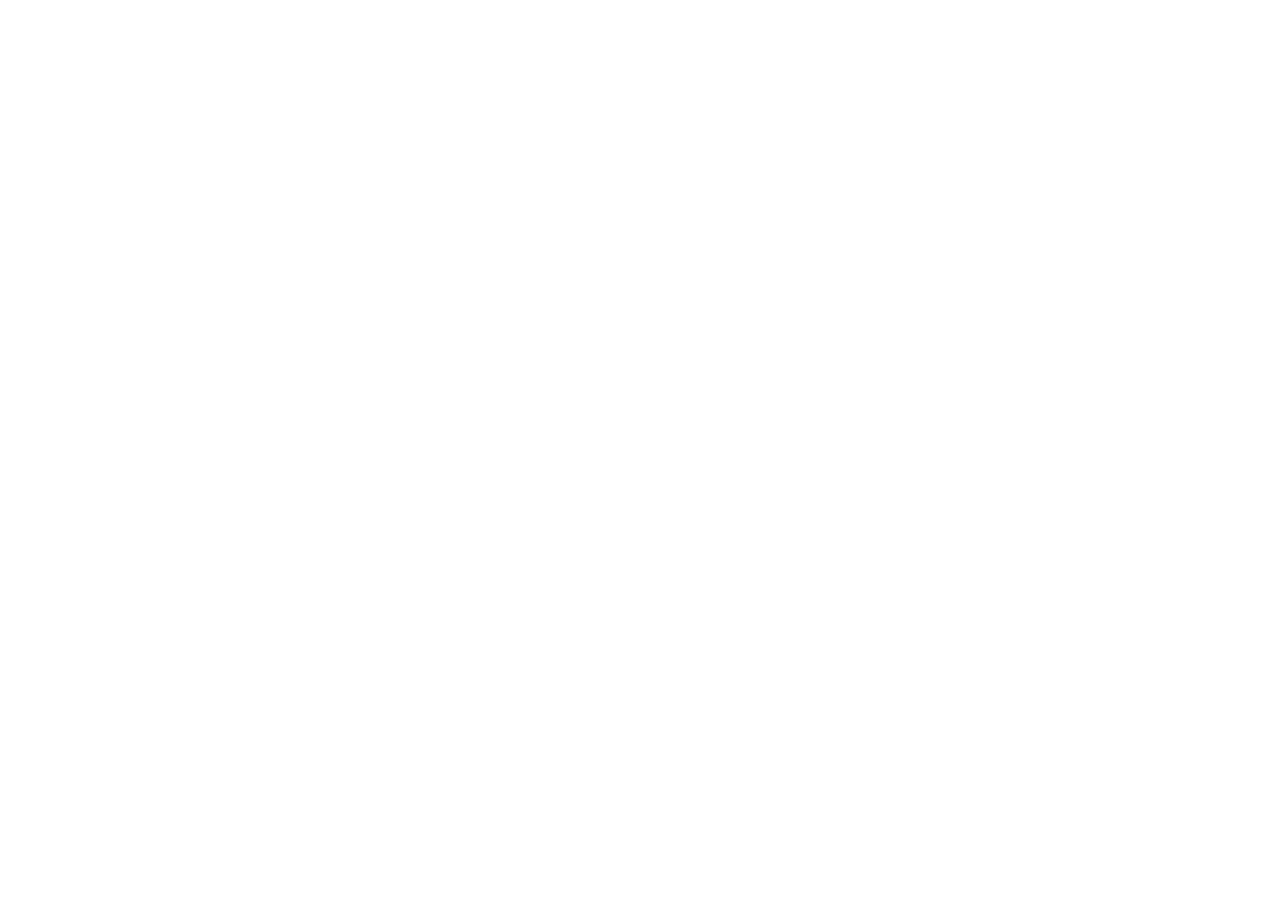
==== index.html @ 2be8da17 "added starter files" ====
<!DOCTYPE html>
<html lang="en-us">
  <head>

    <meta charset="UTF-8">
    <meta name="viewport" content="width=device-width, initial-scale=1.0">
    <meta http-equiv="X-UA-Compatible" content="ie=edge">

    <title>Bootstrap Visualization Dashboard</title>

    <!-- Boostrap Stylesheet -->
    <link rel="stylesheet" href="assets/css/bootstrap.min.css" media="screen">

    <!-- Our own CSS stylesheet -->
    <link rel="stylesheet" href="assets/css/styles.css" media="screen">

  </head>

  <body>
    <!-- Start of navbar -->
    <!-- End of navbar -->

    <!-- Start of container -->
          <!-- Start of Visualizations imageNav Area -->
          <!-- End of the Visualizations imageNav Area -->
    <!-- End of container -->

    <!-- jQuery CDN -->
    <script type="text/javascript" src="https://code.jquery.com/jquery-2.1.4.min.js"></script>

    <!-- Bootstrap CDN -->
    <script src="https://maxcdn.bootstrapcdn.com/bootstrap/3.3.6/js/bootstrap.min.js"></script>
  </body>

</html>
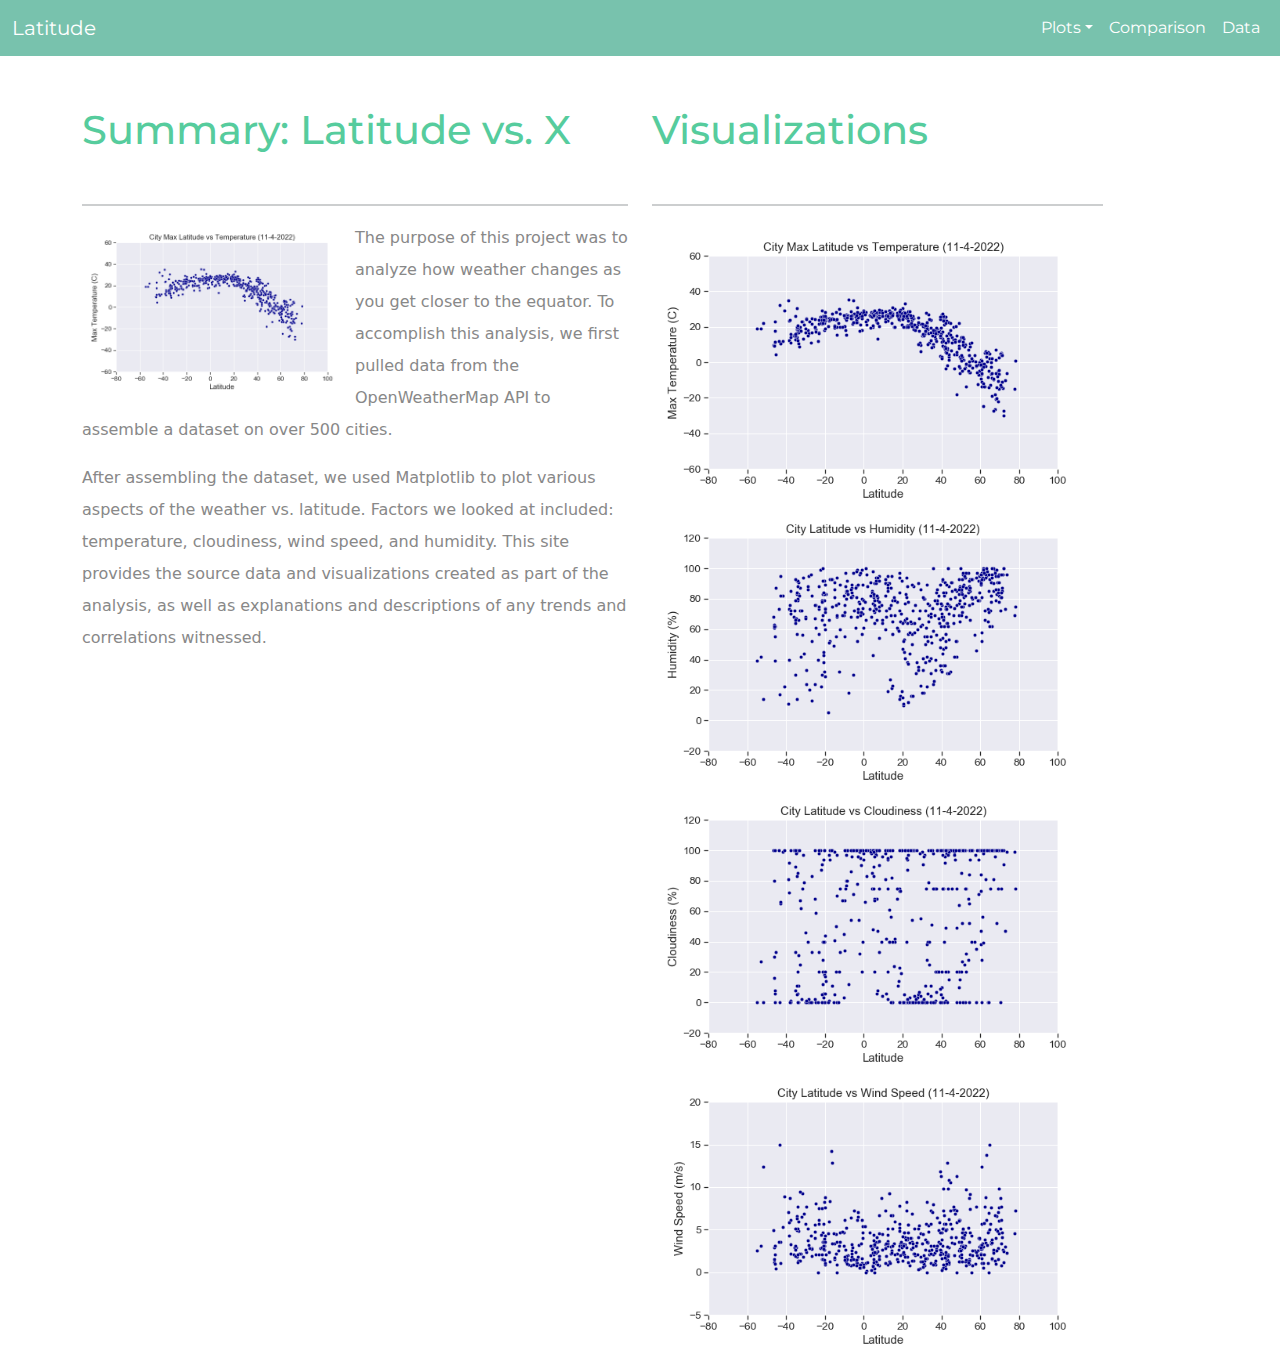
==== commit 1ba7e91b: "up to image grid, not working" ====
--- a/index.html
+++ b/index.html
@@ -18,18 +18,94 @@
 
   <body>
     <!-- Start of navbar -->
+    <nav class="navbar navbar-expand-lg navbar-dark bg-primary">
+      <div class="container-fluid">
+        <a class="navbar-brand" href="#">Latitude</a>
+        <button class="navbar-toggler" type="button" data-bs-toggle="collapse" data-bs-target="#navbarColor01" aria-controls="navbarColor01" aria-expanded="false" aria-label="Toggle navigation">
+          <span class="navbar-toggler-icon"></span>
+        </button>
+        <div class="collapse navbar-collapse justify-content-end" id="navbarColor01">  
+          <ul class="navbar-nav">
+            <li class="nav-item dropdown">
+              <a class="nav-link active dropdown-toggle" data-bs-toggle="dropdown" href="#" role="button" aria-haspopup="true" aria-expanded="false">Plots</a>
+              <div class="dropdown-menu">
+                <a class="dropdown-item" href="#">latitude vs. max temperature</a>
+                <div class="dropdown-divider"></div>
+                <a class="dropdown-item" href="#">latitude vs. humidity</a>
+                <div class="dropdown-divider"></div>
+                <a class="dropdown-item" href="#">latitude vs. cloudiness</a>
+                <div class="dropdown-divider"></div>
+                <a class="dropdown-item" href="#">latitude vs. wind speed</a>
+              </div>
+            </li>
+            <li class="nav-item">
+              <a class="nav-link active" href="#">Comparison</a>
+            </li>
+            <li class="nav-item">
+              <a class="nav-link active" href="#">Data</a>
+            </li>
+        </div>
+      </div>
+    </nav>
     <!-- End of navbar -->
 
     <!-- Start of container -->
+      <!-- Our rows function in containers (grid created). -->
+  <div class="container">
+
+    <div class="row">
+      <!-- 2/3 of screen (8/12) -->
+      <div class="col-md-6">
+        <div class="clearfix">
+        <header class="header"> 
+          <h1>Summary: Latitude vs. X</h1>
+        </header>
+        <hr class="style1">
+      </div>
+
+      <div class="col">
+        <div class="clearfix">
+          <img src="assets/images/Fig1.png" class="col-md-6 rounded float-sm-start" alt="Lat x Max Temp">    
+        <p class="p1"> 
+          The purpose of this project was to analyze how weather changes as 
+          you get closer to the equator. To accomplish this analysis, we first pulled data from the OpenWeatherMap API to assemble a dataset on over 500 cities.
+        </p>
+        <p class="p1">
+          After assembling the dataset, we used Matplotlib to plot various 
+          aspects of the weather vs. latitude. Factors we looked at included:
+          temperature, cloudiness, wind speed, and humidity. This site provides the source data and visualizations created as part of the analysis, as well as explanations and descriptions of any trends and correlations witnessed.
+        </p>
+        </div>
+      </div>
+
+    </div>
           <!-- Start of Visualizations imageNav Area -->
+          <!-- Add vis header -->
+          <div class="col-md-5">
+              <header class="header"> 
+                <h1>Visualizations</h1>
+              </header>
+              <hr class="style1">
+            <!-- Add images in 2x2 grid -->
+            <div class="row">
+              <img src="assets/images/Fig1.png" alt="Lat x Max Temp" />
+              <img src="assets/images/Fig2.png" alt="Lat x Humidity" />
+            </div>
+            <div class="row">
+              <img src="assets/images/Fig3.png" alt="Lat x Cloudiness" />
+              <img src="assets/images/Fig4.png" alt="Lat x Wind Speed" />
+            </div>
+          </div>
           <!-- End of the Visualizations imageNav Area -->
+  </div>
     <!-- End of container -->
 
-    <!-- jQuery CDN -->
-    <script type="text/javascript" src="https://code.jquery.com/jquery-2.1.4.min.js"></script>
+    
+    <!-- Bootstrap CDN -->
+    <script src="https://cdn.jsdelivr.net/npm/bootstrap@5.2.3/dist/js/bootstrap.bundle.min.js" integrity="sha384-kenU1KFdBIe4zVF0s0G1M5b4hcpxyD9F7jL+jjXkk+Q2h455rYXK/7HAuoJl+0I4" crossorigin="anonymous"></script>
+    <script> src="include.js" </script>
+    
 
-    <!-- Bootstrap CDN -->
-    <script src="https://maxcdn.bootstrapcdn.com/bootstrap/3.3.6/js/bootstrap.min.js"></script>
   </body>
 
-</html>
+</html> 
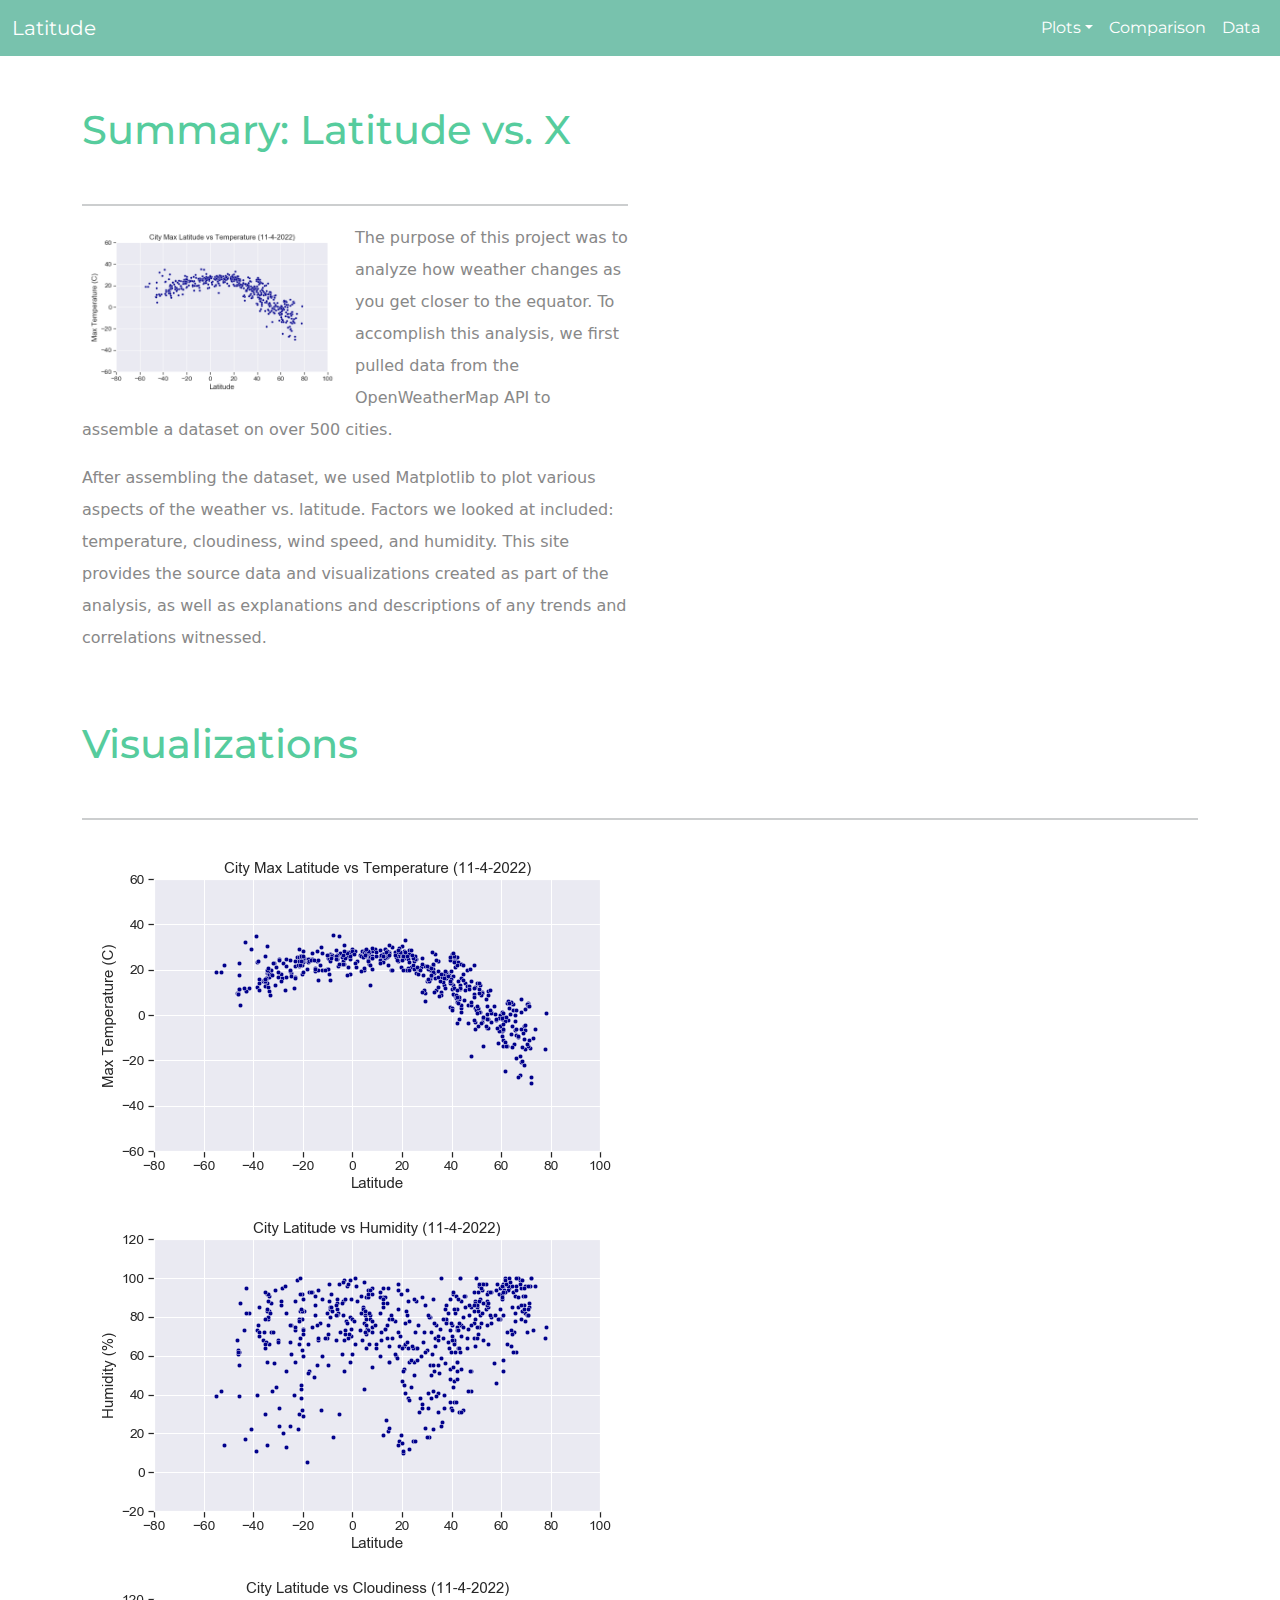
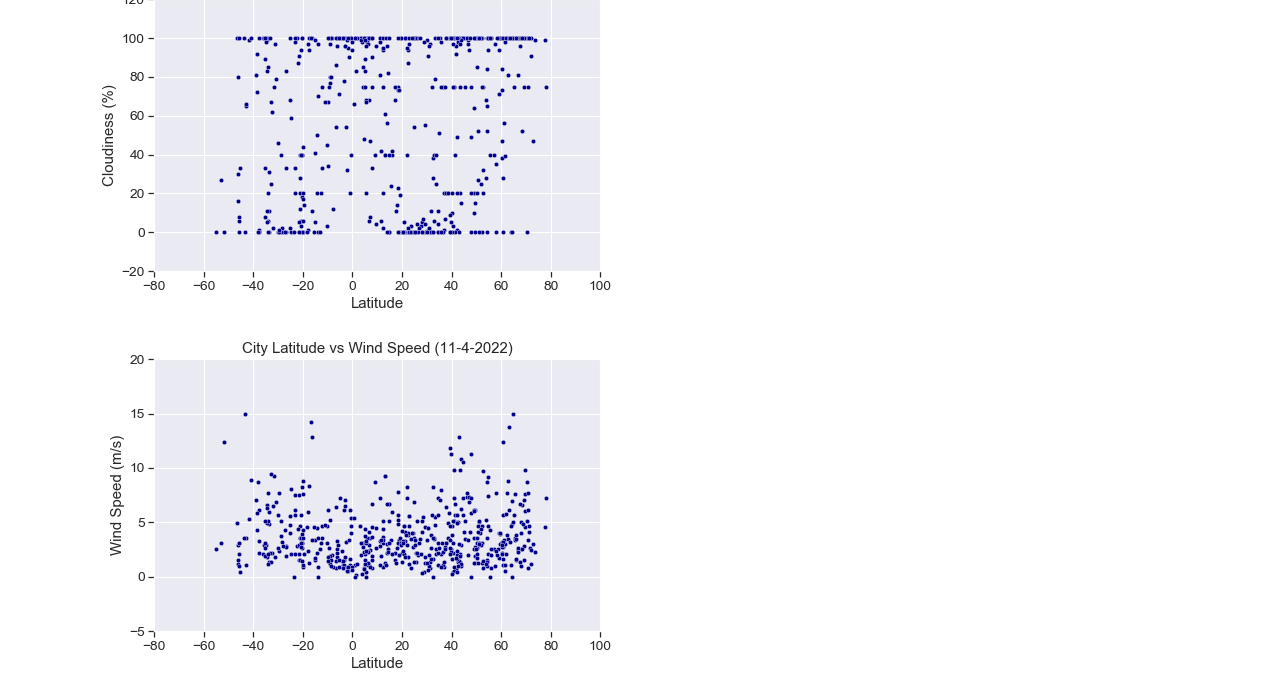
==== commit d3af821b: "Links don't work and images too big" ====
--- a/index.html
+++ b/index.html
@@ -20,7 +20,7 @@
     <!-- Start of navbar -->
     <nav class="navbar navbar-expand-lg navbar-dark bg-primary">
       <div class="container-fluid">
-        <a class="navbar-brand" href="#">Latitude</a>
+        <a class="navbar-brand" href="/index.html">Latitude</a>
         <button class="navbar-toggler" type="button" data-bs-toggle="collapse" data-bs-target="#navbarColor01" aria-controls="navbarColor01" aria-expanded="false" aria-label="Toggle navigation">
           <span class="navbar-toggler-icon"></span>
         </button>
@@ -29,21 +29,19 @@
             <li class="nav-item dropdown">
               <a class="nav-link active dropdown-toggle" data-bs-toggle="dropdown" href="#" role="button" aria-haspopup="true" aria-expanded="false">Plots</a>
               <div class="dropdown-menu">
-                <a class="dropdown-item" href="#">latitude vs. max temperature</a>
+                <a class="dropdown-item" href="visualizations/temp.html">Max Temperature</a>
                 <div class="dropdown-divider"></div>
-                <a class="dropdown-item" href="#">latitude vs. humidity</a>
+                <a class="dropdown-item" href="visualizations/humidity.html">humidity</a>
                 <div class="dropdown-divider"></div>
-                <a class="dropdown-item" href="#">latitude vs. cloudiness</a>
+                <a class="dropdown-item" href="visualizations/cloudiness.html">Cloudiness</a>
                 <div class="dropdown-divider"></div>
-                <a class="dropdown-item" href="#">latitude vs. wind speed</a>
+                <a class="dropdown-item" href="visualizations/wind.html">Wind speed</a>
               </div>
             </li>
-            <li class="nav-item">
-              <a class="nav-link active" href="#">Comparison</a>
-            </li>
-            <li class="nav-item">
-              <a class="nav-link active" href="#">Data</a>
-            </li>
+            <li class="nav-item"><a class="nav-link active" href="comparison.html">Comparison</a></li>
+            <li class="nav-item"><a class="nav-link active" href="data.html">Data</a></li>
+            <li><a href="">    </a></li> 
+          </ul>
         </div>
       </div>
     </nav>
@@ -81,21 +79,30 @@
     </div>
           <!-- Start of Visualizations imageNav Area -->
           <!-- Add vis header -->
-          <div class="col-md-5">
+          <div class="col">
               <header class="header"> 
                 <h1>Visualizations</h1>
               </header>
               <hr class="style1">
             <!-- Add images in 2x2 grid -->
             <div class="row">
-              <img src="assets/images/Fig1.png" alt="Lat x Max Temp" />
-              <img src="assets/images/Fig2.png" alt="Lat x Humidity" />
+                <div class="clearfix">
+                  <img src="assets/images/Fig1.png" alt="Lat x Max Temp" />
+                </div>
+                <div class="clearfix">
+                  <img src="assets/images/Fig2.png" alt="Lat x Humidity" />
+                </div>
             </div>
             <div class="row">
-              <img src="assets/images/Fig3.png" alt="Lat x Cloudiness" />
-              <img src="assets/images/Fig4.png" alt="Lat x Wind Speed" />
+                <div class="clearfix"> 
+                  <img src="assets/images/Fig3.png" alt="Lat x Cloudiness" />
+                </div>
+                <div class="clearfix">
+                  <img src="assets/images/Fig4.png" alt="Lat x Wind Speed" />
+                </div>
             </div>
           </div>
+    </div>
           <!-- End of the Visualizations imageNav Area -->
   </div>
     <!-- End of container -->
--- a/assets/css/styles.css
+++ b/assets/css/styles.css
@@ -13,12 +13,14 @@
 .header h1 {
     margin-top: 50px;
     margin-bottom: 50px;
+    font-size: 40px;  
     color: #56cc9d; 
   } 
 
 p.p1 {
-    line-height: 2 ; 
-} 
+    line-height: 2;
+    font-size: 16px ;  
+}  
 
 /* img {
     float: start;
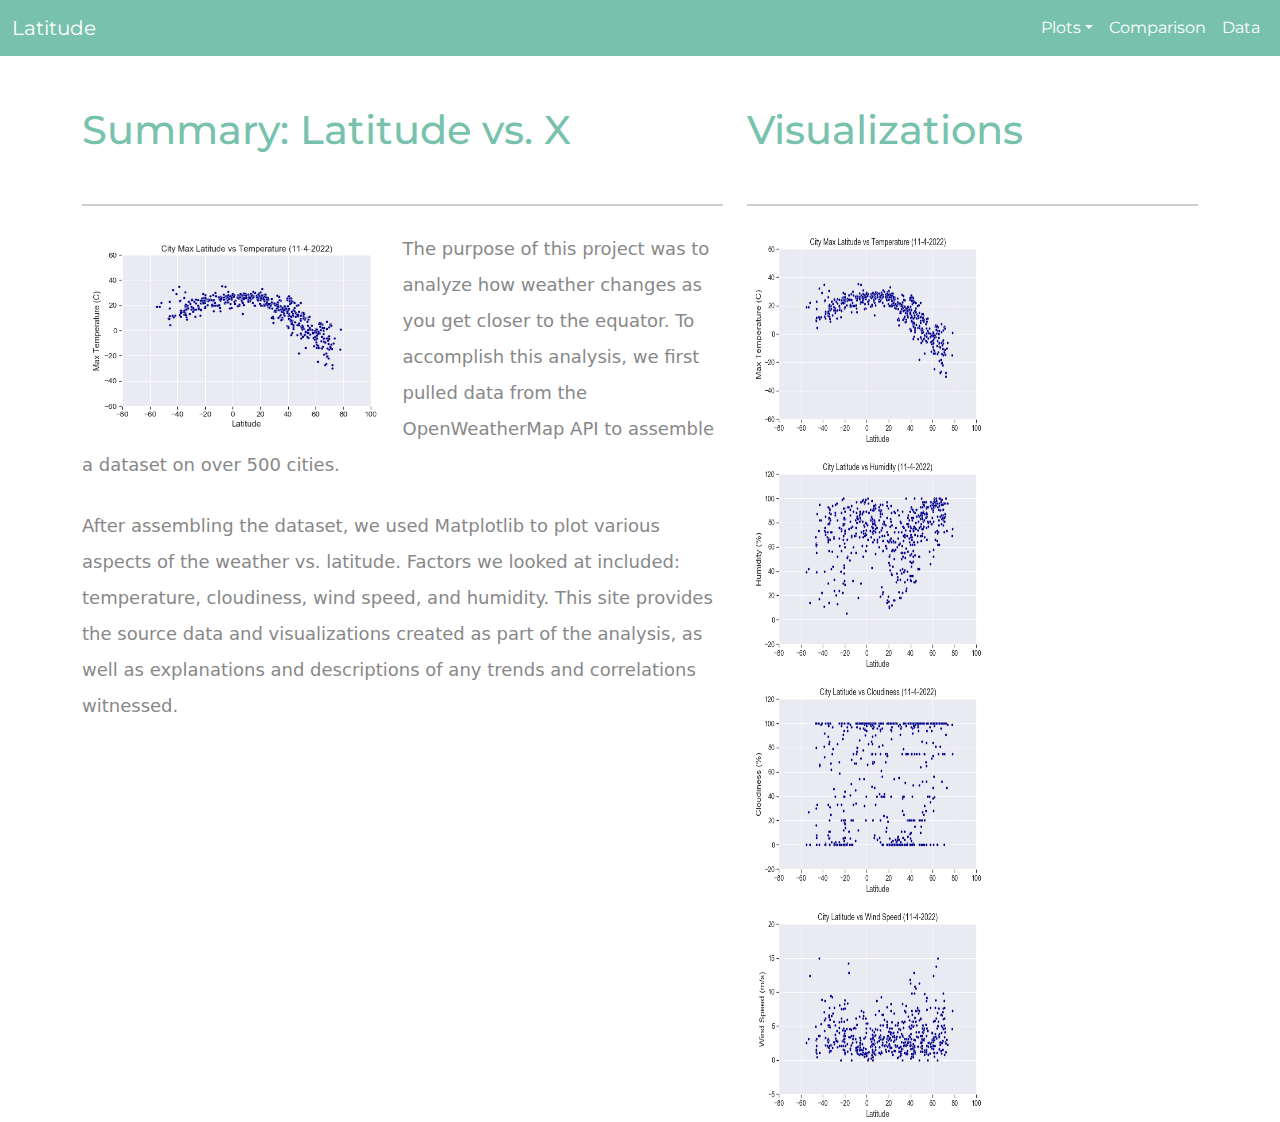
==== commit b497d289: "fixed images and all links" ====
--- a/index.html
+++ b/index.html
@@ -9,9 +9,10 @@
     <title>Bootstrap Visualization Dashboard</title>
 
     <!-- Boostrap Stylesheet -->
+    <!-- Import stylesheet for Theme "Mint" -->
     <link rel="stylesheet" href="assets/css/bootstrap.min.css" media="screen">
 
-    <!-- Our own CSS stylesheet -->
+    <!-- My own custom CSS stylesheet -->
     <link rel="stylesheet" href="assets/css/styles.css" media="screen">
 
   </head>
@@ -20,7 +21,7 @@
     <!-- Start of navbar -->
     <nav class="navbar navbar-expand-lg navbar-dark bg-primary">
       <div class="container-fluid">
-        <a class="navbar-brand" href="/index.html">Latitude</a>
+        <a class="navbar-brand" href="index.html">Latitude</a>
         <button class="navbar-toggler" type="button" data-bs-toggle="collapse" data-bs-target="#navbarColor01" aria-controls="navbarColor01" aria-expanded="false" aria-label="Toggle navigation">
           <span class="navbar-toggler-icon"></span>
         </button>
@@ -31,16 +32,15 @@
               <div class="dropdown-menu">
                 <a class="dropdown-item" href="visualizations/temp.html">Max Temperature</a>
                 <div class="dropdown-divider"></div>
-                <a class="dropdown-item" href="visualizations/humidity.html">humidity</a>
+                <a class="dropdown-item" href="visualizations/humidity.html">Humidity</a>
                 <div class="dropdown-divider"></div>
                 <a class="dropdown-item" href="visualizations/cloudiness.html">Cloudiness</a>
                 <div class="dropdown-divider"></div>
-                <a class="dropdown-item" href="visualizations/wind.html">Wind speed</a>
+                <a class="dropdown-item" href="visualizations/wind.html">Wind Speed</a>
               </div>
             </li>
             <li class="nav-item"><a class="nav-link active" href="comparison.html">Comparison</a></li>
             <li class="nav-item"><a class="nav-link active" href="data.html">Data</a></li>
-            <li><a href="">    </a></li> 
           </ul>
         </div>
       </div>
@@ -48,63 +48,52 @@
     <!-- End of navbar -->
 
     <!-- Start of container -->
-      <!-- Our rows function in containers (grid created). -->
   <div class="container">
 
     <div class="row">
-      <!-- 2/3 of screen (8/12) -->
-      <div class="col-md-6">
+      <div class="col-sm-7">
         <div class="clearfix">
         <header class="header"> 
           <h1>Summary: Latitude vs. X</h1>
         </header>
         <hr class="style1">
-      </div>
-
-      <div class="col">
-        <div class="clearfix">
-          <img src="assets/images/Fig1.png" class="col-md-6 rounded float-sm-start" alt="Lat x Max Temp">    
-        <p class="p1"> 
-          The purpose of this project was to analyze how weather changes as 
-          you get closer to the equator. To accomplish this analysis, we first pulled data from the OpenWeatherMap API to assemble a dataset on over 500 cities.
-        </p>
-        <p class="p1">
-          After assembling the dataset, we used Matplotlib to plot various 
-          aspects of the weather vs. latitude. Factors we looked at included:
-          temperature, cloudiness, wind speed, and humidity. This site provides the source data and visualizations created as part of the analysis, as well as explanations and descriptions of any trends and correlations witnessed.
-        </p>
         </div>
-      </div>
-
-    </div>
-          <!-- Start of Visualizations imageNav Area -->
+        <article class="col">
+          <div class="clearfix">
+            <img src="assets/images/Fig1.png" class="col-md-6 rounded float-sm-start" alt="Lat x Max Temp">    
+          <p class="p1"> 
+            The purpose of this project was to analyze how weather changes as 
+            you get closer to the equator. To accomplish this analysis, we first pulled data from the OpenWeatherMap API to assemble a dataset on over 500 cities.
+          </p>
+          <p class="p1">
+            After assembling the dataset, we used Matplotlib to plot various 
+            aspects of the weather vs. latitude. Factors we looked at included:
+            temperature, cloudiness, wind speed, and humidity. This site provides the source data and visualizations created as part of the analysis, as well as explanations and descriptions of any trends and correlations witnessed.
+          </p>
+        </div>
+        </article> <!-- article -->
+      </div> <!-- col-sm-7 -->
+      
+      <div class="col-sm-5"
+        <article id="imageNav_article">
+        <!-- Start of Visualizations imageNav Area -->
+          <div class="imageNav_box">
           <!-- Add vis header -->
-          <div class="col">
-              <header class="header"> 
-                <h1>Visualizations</h1>
-              </header>
+              <header class="header"><h1>Visualizations</h1></header>
               <hr class="style1">
             <!-- Add images in 2x2 grid -->
-            <div class="row">
-                <div class="clearfix">
-                  <img src="assets/images/Fig1.png" alt="Lat x Max Temp" />
-                </div>
-                <div class="clearfix">
-                  <img src="assets/images/Fig2.png" alt="Lat x Humidity" />
-                </div>
-            </div>
-            <div class="row">
-                <div class="clearfix"> 
-                  <img src="assets/images/Fig3.png" alt="Lat x Cloudiness" />
-                </div>
-                <div class="clearfix">
-                  <img src="assets/images/Fig4.png" alt="Lat x Wind Speed" />
-                </div>
-            </div>
-          </div>
-    </div>
+            <div id="plots">
+              <a href="visualizations/temp.html"><img src="assets/images/Fig1.png" class="imageNav_plot" alt="Lat x Max Temp"></a>
+              <a href="visualizations/humidity.html"><img src="assets/images/Fig2.png" class="imageNav_plot" alt="Lat x Humidity"></a>
+              <a href="visualizations/cloudiness.html"><img src="assets/images/Fig3.png" class="imageNav_plot" alt="Lat x Cloudiness" ></a>
+              <a href="visualizations/wind.html"><img src="assets/images/Fig4.png" class="imageNav_plot"alt="Lat x Wind Speed"></a> 
+            </div>                  
+          </div>  <!-- imageNav_box -->
+        </article>  <!-- imageNav_article -->
           <!-- End of the Visualizations imageNav Area -->
-  </div>
+      </div>  <!-- col-sm-5 -->
+    </div>  <!-- class="row" -->
+  </div>  <!-- class="container" -->
     <!-- End of container -->
 
     
--- a/assets/css/styles.css
+++ b/assets/css/styles.css
@@ -14,16 +14,31 @@
     margin-top: 50px;
     margin-bottom: 50px;
     font-size: 40px;  
-    color: #56cc9d; 
+    color: #78c2ad; 
   } 
 
 p.p1 {
+    margin-top: 25px;
     line-height: 2;
-    font-size: 16px ;  
+    font-size: 18px ;  
 }  
+
 
 /* img {
     float: start;
   }   */
 /* Sets up grid for images in Vis */
 
+.imageNav_plot {
+    width: 255px;
+    height: 225px;
+  }
+  
+  .imageNav_plot:hover {
+    opacity: 0.8;
+  }
+  
+  .imageNav_plot.active {
+    border: 2px solid #78c2ad;
+  }
+  
